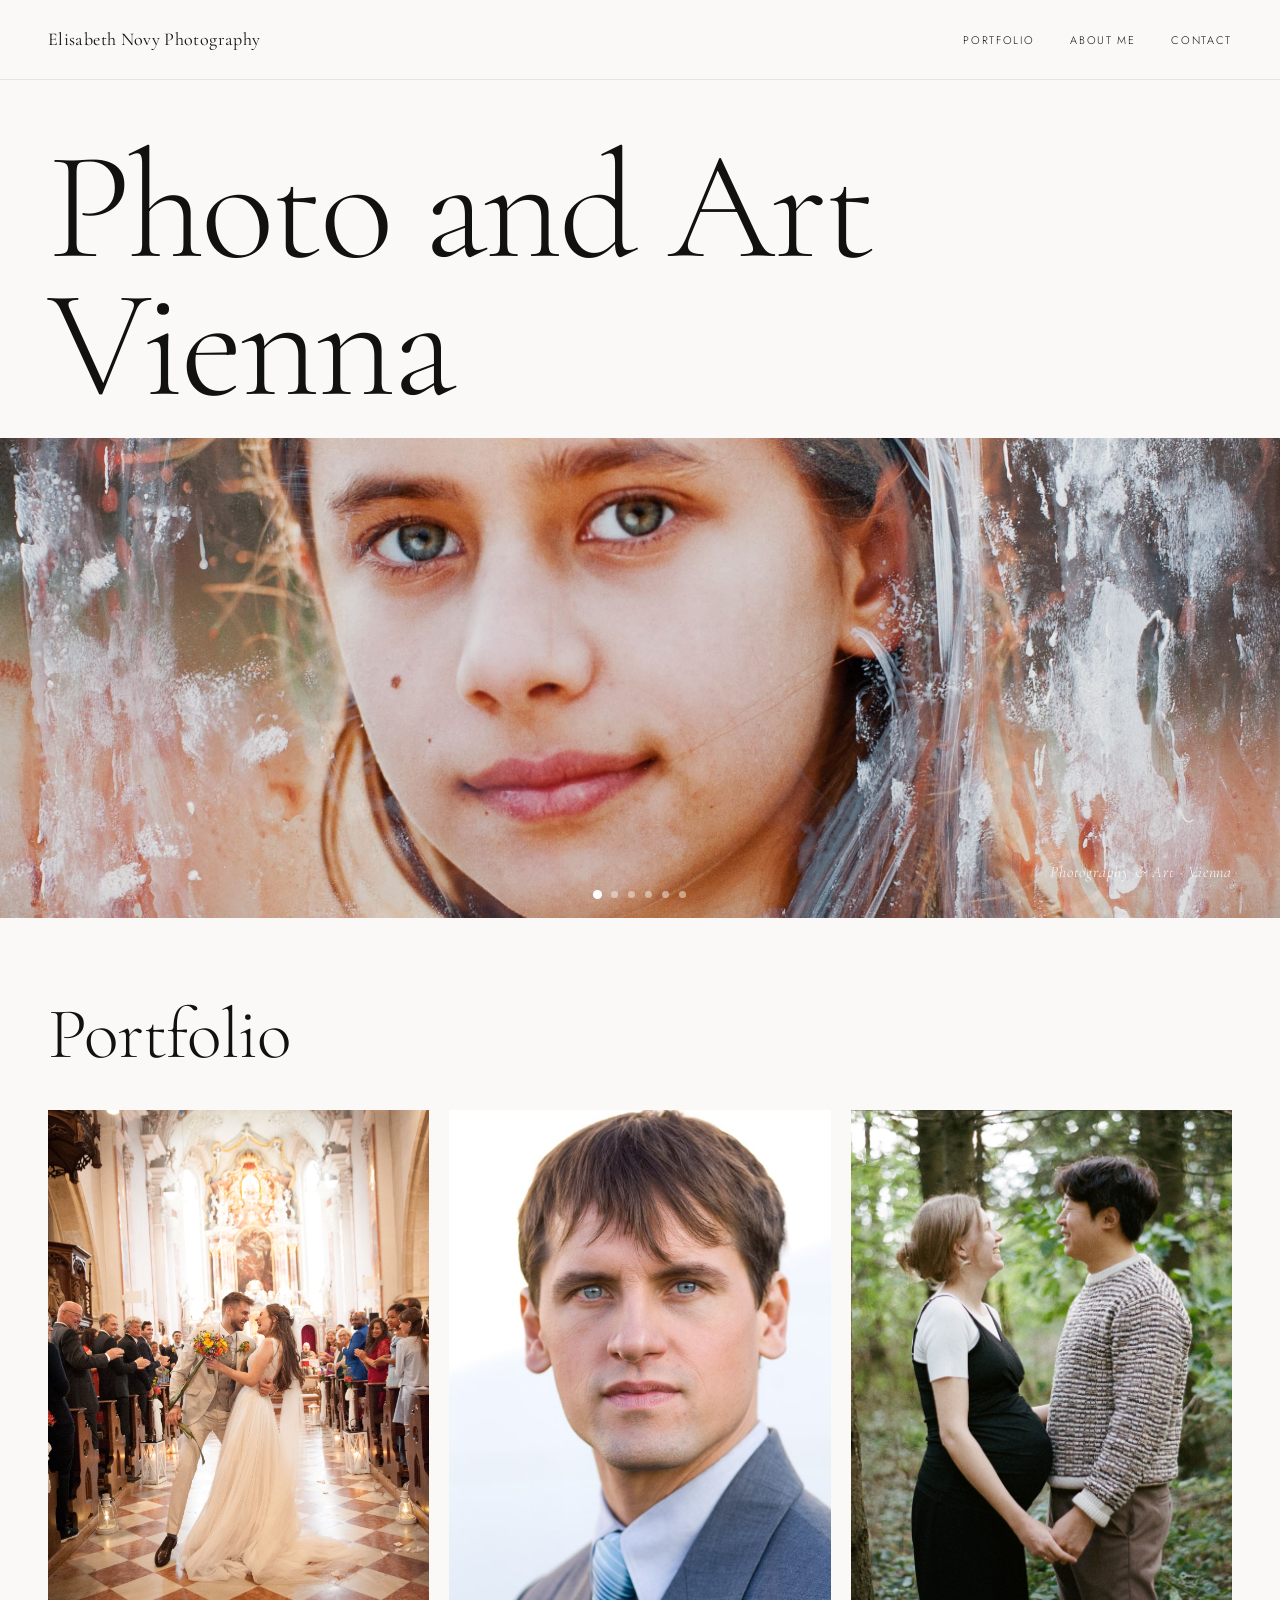
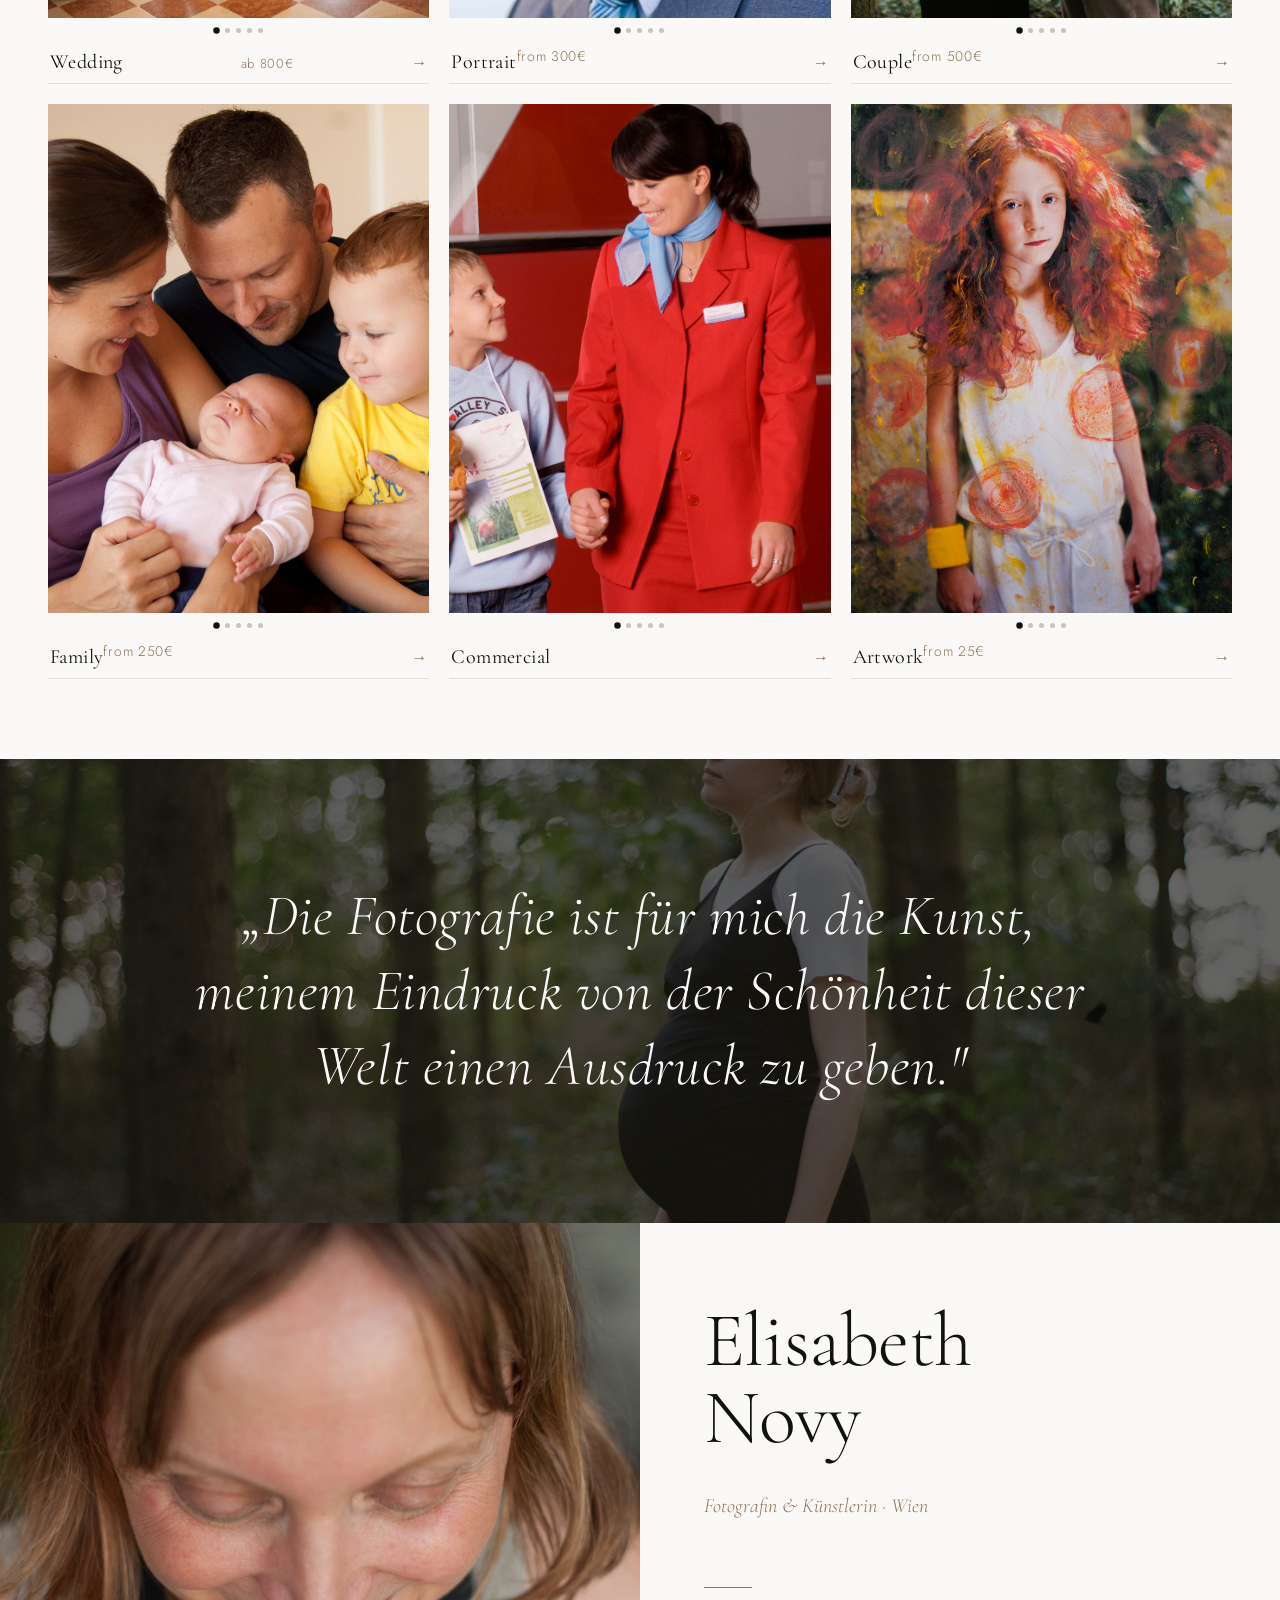
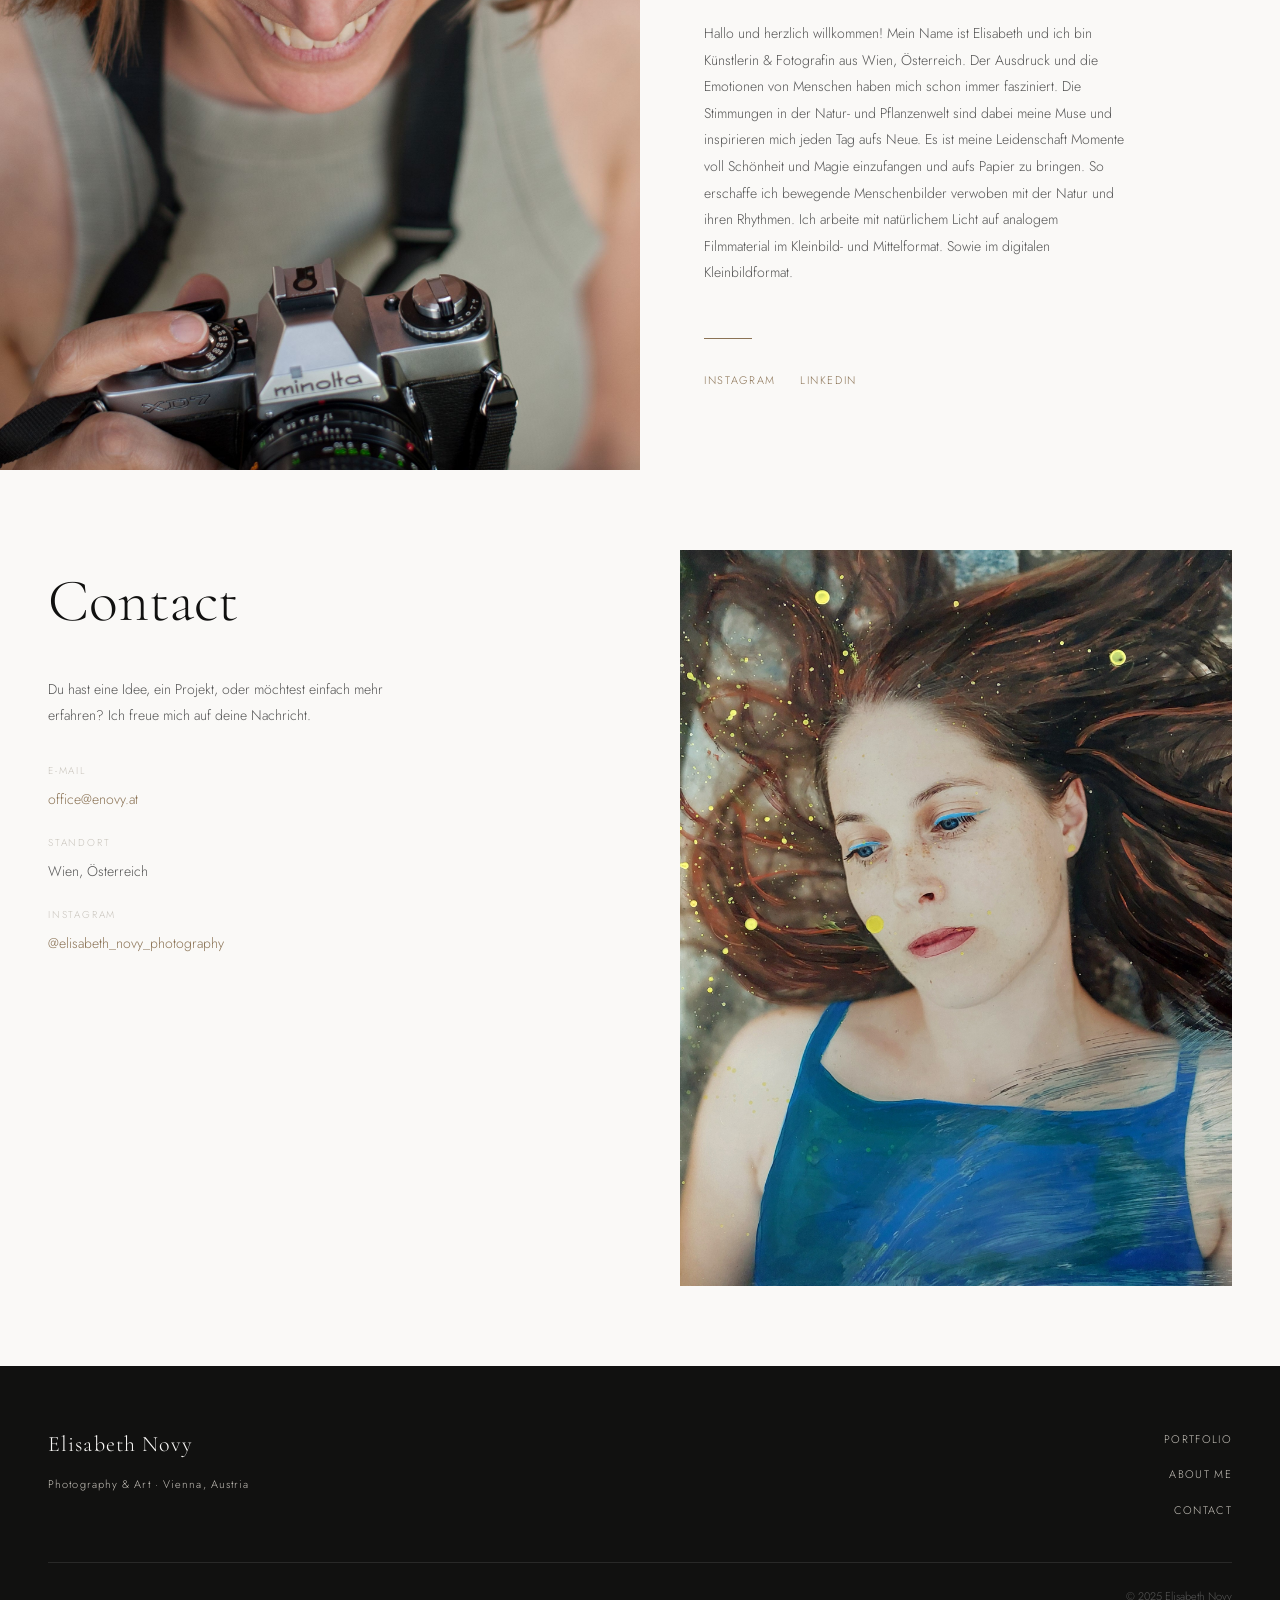
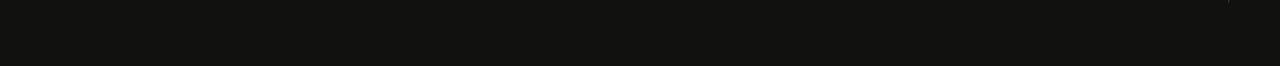
==== impressum.html @ c37a148e "Add files via upload" ====
<!DOCTYPE html>
<html lang="de">
<head>
  <meta charset="UTF-8" />
  <meta name="viewport" content="width=device-width, initial-scale=1.0" />
  <title>Elisabeth Novy Photography</title>
  <link rel="stylesheet" href="style.css" />
</head>
<body>

  <nav>
    <a class="nav-logo" href="index.html">Elisabeth Novy Photography</a>
    <button class="nav-toggle" aria-label="Menu" onclick="toggleMenu()">
      <span></span><span></span><span></span>
    </button>
    <ul class="nav-links" id="navLinks">
      <li><a href="#portfolio">Portfolio</a></li>
      <li><a href="#about">About me</a></li>
      <li><a href="#contact">Contact</a></li>
    </ul>
  </nav>

  <main class="page-content">

    <!-- ══════════════════════════
         HERO SLIDESHOW
    ══════════════════════════ -->
    <section class="hero">
      <div class="hero-title-block">
        <h1 class="hero-title">Photo and Art Vienna</h1>
      </div>
      <div class="hero-image-full">
        <div class="slideshow" id="hero-show">
          <!-- Replace these 6 filenames with your chosen hero images -->
          <div class="slide active" style="background-image: url('images/DSC4511-min.jpg')"></div> <!-- Artwork2 -->
          <div class="slide" style="background-image: url('images/DSC3820-min.jpg')"></div> <!-- Portrait -->
          <div class="slide" style="background-image: url('images/DSC9651.jpg')"></div> <!-- Wedding -->
          <div class="slide" style="background-image: url('images/DSC_1596-2-2-min.jpg')"></div> <!-- Artwork -->
          <div class="slide" style="background-image: url('images/DSC2990-Edit-Edit-min.jpg')"></div> <!-- Portrait2 -->
          <div class="slide" style="background-image: url('images/DSC2421.JPG')"></div> <!-- Baby -->
        </div>
        <div class="slide-dots" id="hero-dots">
          <button class="dot active" aria-label="Bild 1"></button>
          <button class="dot" aria-label="Bild 2"></button>
          <button class="dot" aria-label="Bild 3"></button>
          <button class="dot" aria-label="Bild 4"></button>
          <button class="dot" aria-label="Bild 5"></button>
          <button class="dot" aria-label="Bild 6"></button>
        </div>
        <p class="hero-tagline">Photography &amp; Art · Vienna</p>
      </div>
    </section>

    <!-- ══════════════════════════
         PORTFOLIO GRID
         Each card links to its own service page
    ══════════════════════════ -->
    <section id="portfolio">
      <div class="section-header fade-up">
        <h2 class="section-title">Portfolio</h2>
      </div>

      <div class="portfolio-grid">

        <!-- CARD 1: Wedding — links to service-wedding.html -->
        <a class="portfolio-card fade-up" href="service-wedding.html">
          <div class="pcard-slideshow">
            <!-- Replace with your 5 wedding photos -->
            <div class="pslide active" style="background-image: url('images/DSC8560.jpg')"></div>
            <div class="pslide" style="background-image: url('images/sw_DSC7352-2-min.jpg')"></div>
            <div class="pslide" style="background-image: url('images/DSC8609.jpg')"></div>
            <div class="pslide" style="background-image: url('images/DSC8185.jpg')"></div>
            <div class="pslide" style="background-image: url('images/sw060_DSC2758-Edit-Edit-min.jpg')"></div>
          </div>
          <div class="pcard-dots"></div>
          <div class="pcard-label">
  <span class="pcard-title">Wedding</span>
  <span style="font-size:13px; font-weight:300; color:#8b7355; font-family:'Jost',sans-serif; letter-spacing:0.05em;">ab 800€</span>
  <span class="pcard-arrow">→</span>
</div>
        </a>

        <!-- CARD 2: Portrait — links to service-portrait.html -->
        <a class="portfolio-card fade-up" href="service-portrait.html">
          <div class="pcard-slideshow">
            <!-- Replace with your 5 portrait photos -->
            <div class="pslide active" style="background-image: url('images/DSC098985.jpg')"></div>
            <div class="pslide" style="background-image: url('images/DSC2990-Edit-Edit-min.jpg')"></div>
            <div class="pslide" style="background-image: url('images/DSC56468.jpg')"></div>
            <div class="pslide" style="background-image: url('images/DSC98456.jpg')"></div>
            <div class="pslide" style="background-image: url('images/DSC8456.JPG')"></div>
          </div>
          <div class="pcard-dots"></div>
          <div class="pcard-label">
            <span class="pcard-title">Portrait <span style="float:right; font-size:14px; font-weight:300; color:#8b7355; font-family:'Jost',sans-serif; letter-spacing:0.05em;">from 300€</span></span>
            <span class="pcard-arrow">→</span>
          </div>
        </a>

        <!-- CARD 3: Couple — links to service-couple.html -->
        <a class="portfolio-card fade-up" href="service-couple.html">
          <div class="pcard-slideshow">
            <!-- Replace with your 5 couple photos -->
            <div class="pslide active" style="background-image: url('images/42100008.jpg')"></div>
            <div class="pslide" style="background-image: url('images/DSC3748-min.jpg')"></div>
            <div class="pslide" style="background-image: url('images/sw0407_5988-min.jpg')"></div>
            <div class="pslide" style="background-image: url('images/25010031.jpg')"></div>
            <div class="pslide" style="background-image: url('images/SW_DSC3638-2-min.jpg')"></div>
          </div>
          <div class="pcard-dots"></div>
          <div class="pcard-label">
            <span class="pcard-title">Couple <span style="float:right; font-size:14px; font-weight:300; color:#8b7355; font-family:'Jost',sans-serif; letter-spacing:0.05em;">from 500€</span></span>
            <span class="pcard-arrow">→</span>
          </div>
        </a>

        <!-- CARD 4: Family — links to service-family.html -->
        <a class="portfolio-card fade-up" href="service-family.html">
          <div class="pcard-slideshow">
            <!-- Replace with your 5 family photos -->
            <div class="pslide active" style="background-image: url('images/D2C9177-min.jpg')"></div>
            <div class="pslide" style="background-image: url('images/sw_D2C0915-2-min.jpg')"></div>
            <div class="pslide" style="background-image: url('images/D2C4650-min.jpg')"></div>
            <div class="pslide" style="background-image: url('images/sw_D2C1000-2.jpg')"></div>
            <div class="pslide" style="background-image: url('images/D2C6389-min.jpg')"></div>
          </div>
          <div class="pcard-dots"></div>
          <div class="pcard-label">
            <span class="pcard-title">Family <span style="float:right; font-size:14px; font-weight:300; color:#8b7355; font-family:'Jost',sans-serif; letter-spacing:0.05em;">from 250€</span></span>
            <span class="pcard-arrow">→</span>
          </div>
        </a>

        <!-- CARD 5: Commercial — links to service-commercial.html -->
        <a class="portfolio-card fade-up" href="service-commercial.html">
          <div class="pcard-slideshow">
            <!-- Replace with your 5 commercial photos -->
            <div class="pslide active" style="background-image: url('images/DSC4311_RGB_kl.jpg')"></div>
            <div class="pslide" style="background-image: url('images/DSC4878.jpg')"></div>
            <div class="pslide" style="background-image: url('images/DSC123675.jpg')"></div>
            <div class="pslide" style="background-image: url('images/DSC1952-Edit.JPG')"></div>
            <div class="pslide" style="background-image: url('images/D2C1229.jpg')"></div>
          </div>
          <div class="pcard-dots"></div>
          <div class="pcard-label">
            <span class="pcard-title">Commercial</span>
            <span class="pcard-arrow">→</span>
          </div>
        </a>

        <!-- CARD 6: Artwork — links to service-artwork.html -->
        <a class="portfolio-card fade-up" href="service-artwork.html">
          <div class="pcard-slideshow">
            <!-- Replace with your 5 artwork / painted photo images -->
            <div class="pslide active" style="background-image: url('images/DSC4499-min.jpg')"></div>
            <div class="pslide" style="background-image: url('images/20260128_122446.jpg')"></div>
            <div class="pslide" style="background-image: url('images/20260128_122147.jpg')"></div>
            <div class="pslide" style="background-image: url('images/20241216_114441 1.jpg')"></div>
            <div class="pslide" style="background-image: url('images/DSC_1576-2-2-min.jpg')"></div>
          </div>
          <div class="pcard-dots"></div>
          <div class="pcard-label">
            <span class="pcard-title">Artwork <span style="float:right; font-size:14px; font-weight:300; color:#8b7355; font-family:'Jost',sans-serif; letter-spacing:0.05em;">from 25€</span></span>
            <span class="pcard-arrow">→</span>
          </div>
        </a>

      </div>
    </section>

    <!-- ══════════════════════════
         ARTIST STATEMENT
    ══════════════════════════ -->
    <section class="quote-band fade-up">
      <!-- Replace with a moody atmospheric photo -->
      <img class="quote-band-bg" src="images/28070008.jpg" alt="" aria-hidden="true" />
      <p class="quote-text">
        „Die Fotografie ist für mich die Kunst,<br>
        meinem Eindruck von der Schönheit dieser Welt einen Ausdruck zu geben."
      </p>
    </section>

    <!-- ══════════════════════════
         ABOUT ME
    ══════════════════════════ -->
    <section id="about" class="about-layout">

      <div class="about-image-col">
        <!--
          Replace with a personal portrait photo of Elisabeth.
          Example: src="images/elisabeth.jpg"
        -->
        <img src="images/DSC0452.jpg" alt="Elisabeth Novy" />
      </div>

      <div class="about-text-col fade-up">
        <h2 class="about-name">Elisabeth<br>Novy</h2>
        <!-- PLACEHOLDER: short subtitle -->
        <p class="about-tagline">Fotografin &amp; Künstlerin · Wien</p>
        <div class="about-divider"></div>
        <!-- PLACEHOLDER: personal intro paragraph -->
        <p class="about-body">
           Hallo und herzlich willkommen!
Mein Name ist Elisabeth und ich bin Künstlerin & Fotografin aus Wien, Österreich.
Der Ausdruck und die Emotionen von Menschen haben mich schon immer fasziniert.
Die Stimmungen in der Natur- und Pflanzenwelt sind dabei meine Muse und inspirieren mich jeden Tag aufs Neue.
Es ist meine Leidenschaft Momente voll Schönheit und Magie einzufangen und aufs Papier zu bringen.
So erschaffe ich bewegende Menschenbilder verwoben mit der Natur und ihren Rhythmen.

Ich arbeite mit natürlichem Licht auf analogem Filmmaterial im Kleinbild- und Mittelformat. Sowie im digitalen Kleinbildformat.
        </p>
        
        <div class="about-divider"></div>
        <!-- Replace # with your actual social links -->
        <div style="display:flex; gap:24px;">
          <a href="#" style="font-size:11px;letter-spacing:0.15em;text-transform:uppercase;color:#8b7355;text-decoration:none;">Instagram</a>
          <a href="#" style="font-size:11px;letter-spacing:0.15em;text-transform:uppercase;color:#8b7355;text-decoration:none;">LinkedIn</a>
        </div>
      </div>

    </section>

    <!-- ══════════════════════════
         CONTACT
    ══════════════════════════ -->
    <section class="contact-section" id="contact">

      <div class="fade-up">
        <h2 class="contact-title">Contact</h2>
        <!-- PLACEHOLDER: short invitation text -->
        <p style="font-size:14px;color:#555;max-width:380px;line-height:1.9;margin-bottom:32px;">
          Du hast eine Idee, ein Projekt, oder möchtest einfach mehr erfahren?
          Ich freue mich auf deine Nachricht.
        </p>
        <div class="contact-info">
          <span class="contact-label">E-Mail</span>
          <!-- Replace with real email -->
          <a href="mailto:hello@elisabethnovy.com">office@enovy.at</a>
          <span class="contact-label">Standort</span>
          Wien, Österreich
          <span class="contact-label">Instagram</span>
          <!-- Replace with real Instagram -->
          <a href="https://www.instagram.com/elisabeth_novy_photography?utm_source=ig_web_button_share_sheet&igsh=ZDNlZDc0MzIxNw==" target="_blank">@elisabeth_novy_photography</a>
        </div>
      </div>

      <div class="fade-up" style="overflow:hidden;">
        <!-- Replace with any photo you'd like next to the contact info -->
        <img src="images/20260128_122324.jpg" alt=""
          style="width:100%;aspect-ratio:3/4;object-fit:cover;object-position:center;display:block;" />
      </div>

    </section>

  </main>

  <footer>
    <div>
      <p class="footer-logo">Elisabeth Novy</p>
      <p class="footer-sub">Photography &amp; Art · Vienna, Austria</p>
    </div>
    <ul class="footer-nav">
      <li><a href="#portfolio">Portfolio</a></li>
      <li><a href="#about">About me</a></li>
      <li><a href="#contact">Contact</a></li>
    </ul>
    <div class="footer-bottom">
      <span><!-- hello@elisabethnovy.com --></span>
      <span>© 2025 Elisabeth Novy</span>
    </div>
  </footer>

  <script>
    function toggleMenu() {
      document.getElementById('navLinks').classList.toggle('open');
    }

    // Scroll fade-in
    const observer = new IntersectionObserver((entries) => {
      entries.forEach((entry, i) => {
        if (entry.isIntersecting) setTimeout(() => entry.target.classList.add('visible'), i * 80);
      });
    }, { threshold: 0.08 });
    document.querySelectorAll('.fade-up').forEach(el => observer.observe(el));

    // Hero slideshow
    (function () {
      const slides = document.querySelectorAll('#hero-show .slide');
      const dots = document.querySelectorAll('#hero-dots .dot');
      let cur = 0;
      dots.forEach((d, i) => d.addEventListener('click', () => goTo(i)));
      function goTo(n) {
        slides[cur].classList.remove('active'); dots[cur].classList.remove('active');
        cur = (n + slides.length) % slides.length;
        slides[cur].classList.add('active'); dots[cur].classList.add('active');
      }
      setInterval(() => goTo(cur + 1), 5000);
    })();

    // Portfolio card slideshows
    document.querySelectorAll('.portfolio-card').forEach((card, idx) => {
      const slides = card.querySelectorAll('.pslide');
      const wrap = card.querySelector('.pcard-dots');
      let cur = 0;
      slides.forEach((_, i) => {
        const d = document.createElement('button');
        d.className = 'pdot' + (i === 0 ? ' active' : '');
        d.setAttribute('aria-label', `Bild ${i + 1}`);
        d.addEventListener('click', e => { e.preventDefault(); e.stopPropagation(); goTo(i); });
        wrap.appendChild(d);
      });
      function goTo(n) {
        const dots = wrap.querySelectorAll('.pdot');
        slides[cur].classList.remove('active'); dots[cur].classList.remove('active');
        cur = (n + slides.length) % slides.length;
        slides[cur].classList.add('active'); dots[cur].classList.add('active');
      }
      setInterval(() => goTo(cur + 1), 3500 + idx * 350);
    });

    // Smooth scroll with nav offset
    document.querySelectorAll('a[href^="#"]').forEach(link => {
      link.addEventListener('click', e => {
        const target = document.querySelector(link.getAttribute('href'));
        if (target) {
          e.preventDefault();
          window.scrollTo({ top: target.getBoundingClientRect().top + window.scrollY - 80, behavior: 'smooth' });
          document.getElementById('navLinks').classList.remove('open');
        }
      });
    });
  </script>

</body>
</html>
---- style.css ----
@import url('https://fonts.googleapis.com/css2?family=Cormorant+Garamond:ital,wght@0,300;0,400;0,500;1,300;1,400&family=Jost:wght@200;300;400&display=swap');

*, *::before, *::after {
  box-sizing: border-box;
  margin: 0;
  padding: 0;
}

:root {
  --black: #111110;
  --white: #faf9f7;
  --warm-grey: #c8c4bc;
  --accent: #8b7355;
  --light-bg: #f2f0ed;
  --font-display: 'Cormorant Garamond', serif;
  --font-body: 'Jost', sans-serif;
}

html {
  scroll-behavior: smooth;
}

body {
  background-color: var(--white);
  color: var(--black);
  font-family: var(--font-body);
  font-weight: 300;
  font-size: 15px;
  line-height: 1.7;
  overflow-x: hidden;
}

/* ── NAV ── */
nav {
  position: fixed;
  top: 0;
  left: 0;
  right: 0;
  z-index: 100;
  display: flex;
  align-items: center;
  justify-content: space-between;
  padding: 24px 48px;
  background: rgba(250, 249, 247, 0.92);
  backdrop-filter: blur(8px);
  border-bottom: 1px solid rgba(0,0,0,0.08);
}

.nav-logo {
  font-family: var(--font-display);
  font-size: 18px;
  font-weight: 400;
  letter-spacing: 0.02em;
  color: var(--black);
  text-decoration: none;
}

.nav-links {
  display: flex;
  gap: 36px;
  list-style: none;
}

.nav-links a {
  font-family: var(--font-body);
  font-size: 11px;
  font-weight: 300;
  letter-spacing: 0.15em;
  text-transform: uppercase;
  color: var(--black);
  text-decoration: none;
  transition: color 0.3s ease;
  position: relative;
}

.nav-links a::after {
  content: '';
  position: absolute;
  bottom: -2px;
  left: 0;
  width: 0;
  height: 1px;
  background: var(--accent);
  transition: width 0.3s ease;
}

.nav-links a:hover,
.nav-links a.active {
  color: var(--accent);
}

.nav-links a:hover::after,
.nav-links a.active::after {
  width: 100%;
}

/* ── PAGE WRAPPER ── */
.page-content {
  padding-top: 90px;
}

/* ── HERO ── */
.hero {
  position: relative;
  height: 92vh;
  overflow: hidden;
  display: flex;
  flex-direction: column;
}

.hero-title-block {
  padding: 48px 48px 24px;
  z-index: 2;
}

.hero-title {
  font-family: var(--font-display);
  font-size: clamp(72px, 12vw, 160px);
  font-weight: 300;
  letter-spacing: -0.02em;
  line-height: 0.9;
  color: var(--black);
  animation: fadeUp 1.2s ease forwards;
  opacity: 0;
}

.hero-image-full {
  flex: 1;
  overflow: hidden;
  position: relative;
}

/* Slideshow — handles portrait & landscape by always cropping to center */
.slideshow {
  position: absolute;
  inset: 0;
  width: 100%;
  height: 100%;
}

.slide {
  position: absolute;
  inset: 0;
  background-size: cover;
  background-position: center center;
  opacity: 0;
  transition: opacity 1.2s ease;
  will-change: opacity;
}

.slide.active { opacity: 1; }

.slide-dots {
  position: absolute;
  bottom: 20px;
  left: 50%;
  transform: translateX(-50%);
  display: flex;
  gap: 10px;
  z-index: 5;
}

.dot {
  width: 7px;
  height: 7px;
  border-radius: 50%;
  background: rgba(255,255,255,0.45);
  border: none;
  cursor: pointer;
  padding: 0;
  transition: background 0.3s, transform 0.3s;
}

.dot.active {
  background: #fff;
  transform: scale(1.3);
}

.dot:hover { background: rgba(255,255,255,0.8); }

.hero-tagline {
  position: absolute;
  bottom: 32px;
  right: 48px;
  font-family: var(--font-display);
  font-style: italic;
  font-size: 16px;
  color: var(--white);
  letter-spacing: 0.05em;
  opacity: 0;
  animation: fadeIn 1.5s ease 0.8s forwards;
}

/* ── SECTION HEADERS ── */
.section-header {
  display: flex;
  align-items: baseline;
  justify-content: space-between;
  padding: 80px 48px 40px;
}

.section-title {
  font-family: var(--font-display);
  font-size: clamp(40px, 6vw, 72px);
  font-weight: 300;
  line-height: 1;
  letter-spacing: -0.01em;
}

.section-link {
  font-family: var(--font-body);
  font-size: 11px;
  letter-spacing: 0.15em;
  text-transform: uppercase;
  color: var(--accent);
  text-decoration: none;
  border-bottom: 1px solid var(--accent);
  padding-bottom: 2px;
  transition: opacity 0.3s;
}

.section-link:hover { opacity: 0.6; }

/* ── PHOTO GRID ── */
.photo-grid {
  display: grid;
  grid-template-columns: repeat(3, 1fr);
  gap: 20px;
  padding: 0 48px 80px;
}

.photo-item {
  position: relative;
  overflow: hidden;
  cursor: pointer;
}

.photo-item img {
  width: 100%;
  aspect-ratio: 3/4;
  object-fit: cover;
  display: block;
  transition: transform 0.7s cubic-bezier(0.25, 0.46, 0.45, 0.94);
}

.photo-item:hover img {
  transform: scale(1.04);
}

.photo-caption {
  margin-top: 12px;
  font-family: var(--font-display);
  font-style: italic;
  font-size: 14px;
  color: var(--accent);
  letter-spacing: 0.03em;
}

/* ── MASONRY / VARIED GRID ── */
.photo-grid-masonry {
  display: grid;
  grid-template-columns: repeat(3, 1fr);
  gap: 16px;
  padding: 0 48px 80px;
}

.photo-grid-masonry .photo-item:nth-child(2) img { aspect-ratio: 3/5; }
.photo-grid-masonry .photo-item:nth-child(4) img { aspect-ratio: 4/3; }
.photo-grid-masonry .photo-item:nth-child(5) img { aspect-ratio: 1/1; }

/* ── QUOTE BAND ── */
.quote-band {
  position: relative;
  padding: 120px 80px;
  background: var(--black);
  overflow: hidden;
  text-align: center;
}

.quote-band::before {
  content: '';
  position: absolute;
  inset: 0;
  background: url('') center/cover no-repeat;
  opacity: 0.3;
}

.quote-band-bg {
  position: absolute;
  inset: 0;
  width: 100%;
  height: 100%;
  object-fit: cover;
  opacity: 0.35;
}

.quote-text {
  position: relative;
  font-family: var(--font-display);
  font-size: clamp(28px, 4.5vw, 58px);
  font-weight: 300;
  font-style: italic;
  color: var(--white);
  line-height: 1.3;
  max-width: 900px;
  margin: 0 auto;
  letter-spacing: 0.01em;
}

/* ── SERVICES PAGE ── */
.services-grid {
  display: grid;
  grid-template-columns: repeat(3, 1fr);
  gap: 48px;
  padding: 0 48px 100px;
}

.service-card img {
  width: 100%;
  aspect-ratio: 2/3;
  object-fit: cover;
  display: block;
  margin-bottom: 20px;
  transition: transform 0.6s ease;
}

.service-card:hover img {
  transform: scale(1.02);
  overflow: hidden;
}

.service-card {
  overflow: hidden;
}

.service-card-inner {
  overflow: hidden;
}

.service-name {
  font-family: var(--font-display);
  font-size: 28px;
  font-weight: 300;
  margin-bottom: 10px;
  letter-spacing: 0.01em;
}

.service-desc {
  font-size: 13px;
  color: #555;
  line-height: 1.8;
  font-weight: 300;
}

/* ── ABOUT PAGE ── */
.about-layout {
  display: grid;
  grid-template-columns: 1fr 1fr;
  gap: 0;
  min-height: 80vh;
}

.about-image-col {
  position: relative;
  overflow: hidden;
}

.about-image-col img {
  width: 100%;
  height: 100%;
  object-fit: cover;
  object-position: top center;
}

.about-text-col {
  padding: 80px 64px;
  display: flex;
  flex-direction: column;
  justify-content: center;
}

.about-name {
  font-family: var(--font-display);
  font-size: clamp(48px, 6vw, 80px);
  font-weight: 300;
  line-height: 1;
  margin-bottom: 32px;
  letter-spacing: -0.01em;
}

.about-tagline {
  font-family: var(--font-display);
  font-style: italic;
  font-size: 20px;
  color: var(--accent);
  margin-bottom: 32px;
}

.about-body {
  font-size: 14px;
  color: #555;
  line-height: 1.9;
  margin-bottom: 20px;
  max-width: 420px;
}

.about-divider {
  width: 48px;
  height: 1px;
  background: var(--accent);
  margin: 32px 0;
}

.about-art-section {
  padding: 80px 48px;
  background: var(--light-bg);
}

.about-art-title {
  font-family: var(--font-display);
  font-size: clamp(36px, 5vw, 60px);
  font-weight: 300;
  margin-bottom: 48px;
}

.art-grid {
  display: grid;
  grid-template-columns: repeat(3, 1fr);
  gap: 20px;
}

.art-grid img {
  width: 100%;
  aspect-ratio: 1/1;
  object-fit: cover;
  display: block;
  transition: transform 0.6s ease;
}

.art-grid img:hover { transform: scale(1.03); }

/* ── CONTACT ── */
.contact-section {
  padding: 80px 48px;
  display: grid;
  grid-template-columns: 1fr 1fr;
  gap: 80px;
  align-items: start;
}

.contact-title {
  font-family: var(--font-display);
  font-size: clamp(36px, 5vw, 60px);
  font-weight: 300;
  margin-bottom: 24px;
}

.contact-info {
  font-size: 14px;
  color: #555;
  line-height: 2;
}

.contact-info a {
  color: var(--accent);
  text-decoration: none;
}

.contact-info a:hover { text-decoration: underline; }

.contact-label {
  font-size: 10px;
  letter-spacing: 0.18em;
  text-transform: uppercase;
  color: var(--warm-grey);
  display: block;
  margin-top: 20px;
  margin-bottom: 4px;
}

/* ── FOOTER ── */
footer {
  background: var(--black);
  color: var(--white);
  padding: 60px 48px;
  display: grid;
  grid-template-columns: 1fr auto;
  gap: 40px;
  align-items: start;
}

.footer-logo {
  font-family: var(--font-display);
  font-size: 22px;
  font-weight: 300;
  letter-spacing: 0.05em;
  margin-bottom: 12px;
}

.footer-sub {
  font-size: 11px;
  color: var(--warm-grey);
  letter-spacing: 0.1em;
}

.footer-nav {
  list-style: none;
  text-align: right;
  display: flex;
  flex-direction: column;
  gap: 10px;
}

.footer-nav a {
  font-size: 11px;
  letter-spacing: 0.12em;
  text-transform: uppercase;
  color: var(--warm-grey);
  text-decoration: none;
  transition: color 0.3s;
}

.footer-nav a:hover { color: var(--white); }

.footer-bottom {
  grid-column: 1 / -1;
  border-top: 1px solid rgba(255,255,255,0.1);
  padding-top: 24px;
  font-size: 11px;
  color: rgba(255,255,255,0.3);
  display: flex;
  justify-content: space-between;
}

/* ── PORTFOLIO GRID ── */
.portfolio-grid {
  display: grid;
  grid-template-columns: repeat(3, 1fr);
  gap: 20px;
  padding: 0 48px 80px;
}

.portfolio-card {
  display: block;
  text-decoration: none;
  color: var(--black);
  position: relative;
  overflow: hidden;
  cursor: pointer;
}

/* The slideshow inside each card */
.pcard-slideshow {
  position: relative;
  width: 100%;
  aspect-ratio: 3/4;   /* portrait crop — works for both orientations */
  overflow: hidden;
  background: var(--light-bg);
}

.pslide {
  position: absolute;
  inset: 0;
  background-size: cover;
  background-position: center center; /* always shows middle of image */
  opacity: 0;
  transition: opacity 1s ease;
}

.pslide.active { opacity: 1; }

/* Dots inside the card */
.pcard-dots {
  display: flex;
  gap: 6px;
  justify-content: center;
  margin-top: 10px;
}

.pdot {
  width: 5px;
  height: 5px;
  border-radius: 50%;
  background: var(--warm-grey);
  border: none;
  cursor: pointer;
  padding: 0;
  transition: background 0.3s, transform 0.3s;
}

.pdot.active {
  background: var(--black);
  transform: scale(1.3);
}

/* Category label below each card */
.pcard-label {
  display: flex;
  justify-content: space-between;
  align-items: baseline;
  padding: 12px 2px 4px;
  border-bottom: 1px solid rgba(0,0,0,0.1);
  transition: border-color 0.3s;
}

.portfolio-card:hover .pcard-label {
  border-color: var(--accent);
}

.pcard-title {
  font-family: var(--font-display);
  font-size: 20px;
  font-weight: 400;
  letter-spacing: 0.02em;
}

.pcard-arrow {
  font-size: 16px;
  color: var(--accent);
  transform: translateX(0);
  transition: transform 0.3s ease;
}

.portfolio-card:hover .pcard-arrow {
  transform: translateX(5px);
}

/* ── SERVICE BLOCKS ── */
.service-block {
  display: grid;
  grid-template-columns: 1fr 1fr;
  gap: 0;
  margin: 0 0 2px 0;
  min-height: 520px;
}

.service-block--reverse {
  direction: rtl; /* flip columns */
}

.service-block--reverse > * {
  direction: ltr; /* reset text inside */
}

.service-block-img {
  overflow: hidden;
  background: var(--light-bg);
}

.service-block-img img {
  width: 100%;
  height: 100%;
  object-fit: cover;
  object-position: center center;
  display: block;
  transition: transform 0.8s ease;
}

.service-block:hover .service-block-img img {
  transform: scale(1.03);
}

.service-block-text {
  padding: 64px 56px;
  display: flex;
  flex-direction: column;
  justify-content: center;
  background: var(--white);
}

.service-block--reverse .service-block-text {
  background: var(--light-bg);
}

.service-block-title {
  font-family: var(--font-display);
  font-size: clamp(36px, 4vw, 56px);
  font-weight: 300;
  letter-spacing: -0.01em;
  margin-bottom: 20px;
}

.service-block-divider {
  width: 40px;
  height: 1px;
  background: var(--accent);
  margin-bottom: 24px;
}

.service-block-text p {
  font-size: 14px;
  color: #555;
  line-height: 1.9;
  max-width: 380px;
}

/* ── CTA BUTTON ── */
.cta-btn {
  display: inline-block;
  margin-top: 36px;
  position: relative;
  font-family: var(--font-body);
  font-size: 11px;
  letter-spacing: 0.18em;
  text-transform: uppercase;
  color: var(--white);
  border: 1px solid rgba(255,255,255,0.5);
  padding: 14px 32px;
  text-decoration: none;
  transition: background 0.3s, border-color 0.3s;
}

.cta-btn:hover {
  background: rgba(255,255,255,0.15);
  border-color: var(--white);
}

/* ── RESPONSIVE: portfolio & service blocks ── */
@media (max-width: 900px) {
  .portfolio-grid {
    grid-template-columns: 1fr 1fr;
    padding: 0 24px 60px;
    gap: 16px;
  }

  .service-block {
    grid-template-columns: 1fr;
    min-height: auto;
  }

  .service-block--reverse {
    direction: ltr;
  }

  .service-block-img {
    height: 60vw;
  }

  .service-block-text {
    padding: 40px 24px;
  }
}

@media (max-width: 500px) {
  .portfolio-grid {
    grid-template-columns: 1fr;
  }
}

/* ── SERVICE PAGE ── */
.svc-hero {
  position: relative;
  height: 75vh;
  overflow: hidden;
}

.svc-hero-img {
  position: absolute;
  inset: 0;
  background-size: cover;
  background-position: center center;
  transform: scale(1.04);
  animation: zoomOut 1.8s ease forwards;
}

.svc-hero-overlay {
  position: absolute;
  inset: 0;
  background: linear-gradient(to top, rgba(0,0,0,0.55) 0%, rgba(0,0,0,0.1) 50%, transparent 100%);
  display: flex;
  flex-direction: column;
  justify-content: flex-end;
  padding: 48px 56px;
}

.svc-back {
  position: absolute;
  top: 110px;
  left: 56px;
  font-size: 11px;
  letter-spacing: 0.15em;
  text-transform: uppercase;
  color: rgba(255,255,255,0.8);
  text-decoration: none;
  transition: color 0.3s;
}

.svc-back:hover { color: #fff; }

.svc-hero-title {
  font-family: var(--font-display);
  font-size: clamp(52px, 8vw, 110px);
  font-weight: 300;
  color: var(--white);
  line-height: 1;
  letter-spacing: -0.02em;
  margin-bottom: 12px;
}

.svc-hero-sub {
  font-family: var(--font-body);
  font-size: 11px;
  letter-spacing: 0.2em;
  text-transform: uppercase;
  color: rgba(255,255,255,0.7);
}

.svc-desc-section {
  display: grid;
  grid-template-columns: 2fr 1fr;
  gap: 80px;
  padding: 72px 56px;
  align-items: start;
}

.svc-desc-text p {
  font-family: var(--font-display);
  font-size: clamp(18px, 2vw, 24px);
  font-weight: 300;
  line-height: 1.7;
  color: #333;
  max-width: 640px;
}

.svc-meta-block {
  margin-bottom: 28px;
  font-size: 14px;
  color: #555;
  line-height: 1.8;
}

.svc-meta-link {
  color: var(--accent);
  text-decoration: none;
  font-size: 14px;
}

.svc-meta-link:hover { text-decoration: underline; }

/* Gallery grid — masonry-style mixed sizes */
.svc-gallery {
  padding: 0 56px 80px;
}

.svc-gallery-grid {
  display: grid;
  grid-template-columns: repeat(3, 1fr);
  gap: 16px;
}

.svc-gallery-item {
  overflow: hidden;
}

.svc-gallery-item img {
  width: 100%;
  aspect-ratio: 2/3;        /* portrait default — works for any orientation */
  object-fit: cover;
  object-position: center center;
  display: block;
  transition: transform 0.7s ease;
}

/* Vary the heights so the grid feels editorial, not uniform */
.svc-gallery-item:nth-child(2) img { aspect-ratio: 3/4; }
.svc-gallery-item:nth-child(4) img { aspect-ratio: 1/1; }
.svc-gallery-item:nth-child(5) img { aspect-ratio: 3/2; }

.svc-gallery-item:hover img { transform: scale(1.04); }

@media (max-width: 900px) {
  .svc-hero { height: 55vh; }
  .svc-hero-overlay { padding: 32px 24px; }
  .svc-back { left: 24px; top: 90px; }
  .svc-desc-section { grid-template-columns: 1fr; gap: 32px; padding: 48px 24px; }
  .svc-gallery { padding: 0 24px 60px; }
  .svc-gallery-grid { grid-template-columns: 1fr 1fr; }
  .svc-gallery-item img,
  .svc-gallery-item:nth-child(2) img,
  .svc-gallery-item:nth-child(4) img,
  .svc-gallery-item:nth-child(5) img { aspect-ratio: 1/1; }
}

@media (max-width: 500px) {
  .svc-gallery-grid { grid-template-columns: 1fr; }
  .svc-gallery-item img,
  .svc-gallery-item:nth-child(2) img,
  .svc-gallery-item:nth-child(4) img,
  .svc-gallery-item:nth-child(5) img { aspect-ratio: 3/4; }
}

/* ── ANIMATIONS ── */
@keyframes fadeUp {
  from { opacity: 0; transform: translateY(30px); }
  to   { opacity: 1; transform: translateY(0); }
}

@keyframes fadeIn {
  from { opacity: 0; }
  to   { opacity: 1; }
}

@keyframes zoomOut {
  from { transform: scale(1.08); }
  to   { transform: scale(1); }
}

.fade-up {
  opacity: 0;
  transform: translateY(24px);
  transition: opacity 0.8s ease, transform 0.8s ease;
}

.fade-up.visible {
  opacity: 1;
  transform: translateY(0);
}

/* ── MOBILE HAMBURGER ── */
.nav-toggle {
  display: none;
  flex-direction: column;
  gap: 5px;
  cursor: pointer;
  background: none;
  border: none;
  padding: 4px;
}

.nav-toggle span {
  width: 24px;
  height: 1px;
  background: var(--black);
  display: block;
  transition: all 0.3s ease;
}

/* ── RESPONSIVE ── */
@media (max-width: 900px) {
  nav { padding: 20px 24px; }

  .nav-toggle { display: flex; }

  .nav-links {
    display: none;
    position: fixed;
    top: 69px;
    left: 0;
    right: 0;
    background: var(--white);
    flex-direction: column;
    gap: 0;
    border-top: 1px solid rgba(0,0,0,0.08);
  }

  .nav-links.open { display: flex; }

  .nav-links li { border-bottom: 1px solid rgba(0,0,0,0.05); }

  .nav-links a {
    display: block;
    padding: 16px 24px;
    font-size: 12px;
  }

  .hero-title { font-size: 18vw; }
  .hero-title-block { padding: 32px 24px 16px; }

  .section-header { padding: 60px 24px 32px; flex-direction: column; gap: 16px; }

  .photo-grid, .photo-grid-masonry, .services-grid, .art-grid {
    grid-template-columns: 1fr;
    padding: 0 24px 60px;
  }

  .about-layout { grid-template-columns: 1fr; }
  .about-image-col { height: 60vw; }
  .about-text-col { padding: 48px 24px; }

  .contact-section { grid-template-columns: 1fr; padding: 60px 24px; gap: 40px; }

  .quote-band { padding: 80px 32px; }

  footer { grid-template-columns: 1fr; padding: 48px 24px; }
  .footer-nav { text-align: left; }

  .section-header { flex-direction: column; align-items: flex-start; }
  .about-art-section { padding: 60px 24px; }
}
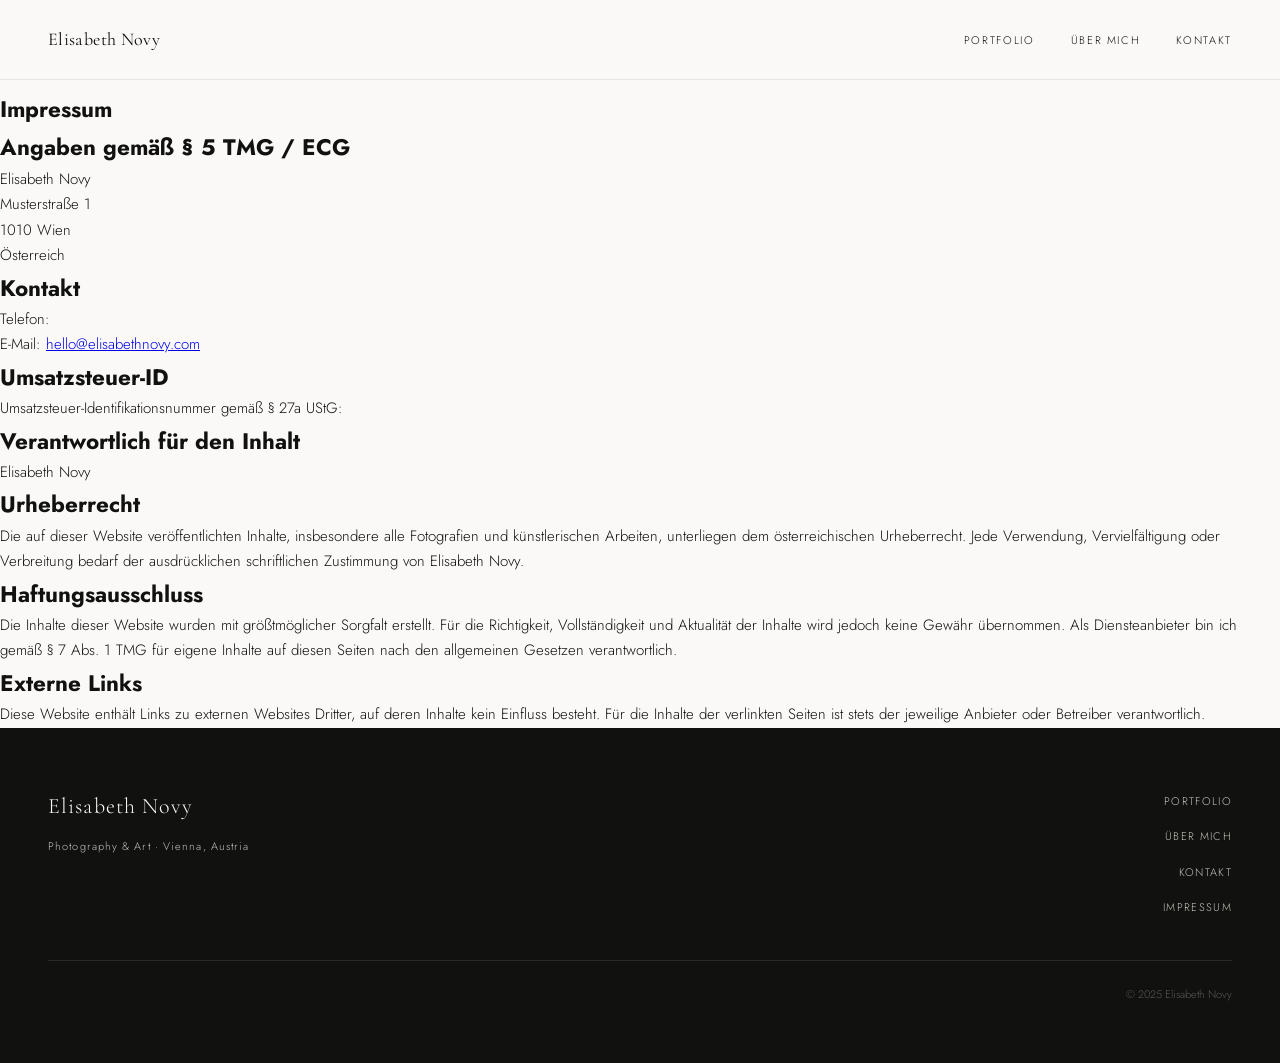
==== commit 0115bc3b: "Update impressum.html" ====
--- a/impressum.html
+++ b/impressum.html
@@ -3,251 +3,99 @@
 <head>
   <meta charset="UTF-8" />
   <meta name="viewport" content="width=device-width, initial-scale=1.0" />
-  <title>Elisabeth Novy Photography</title>
+  <title>Impressum – Elisabeth Novy Photography</title>
   <link rel="stylesheet" href="style.css" />
 </head>
 <body>
 
   <nav>
-    <a class="nav-logo" href="index.html">Elisabeth Novy Photography</a>
+    <a class="nav-logo" href="index.html">Elisabeth Novy</a>
     <button class="nav-toggle" aria-label="Menu" onclick="toggleMenu()">
       <span></span><span></span><span></span>
     </button>
     <ul class="nav-links" id="navLinks">
-      <li><a href="#portfolio">Portfolio</a></li>
-      <li><a href="#about">About me</a></li>
-      <li><a href="#contact">Contact</a></li>
+      <li><a href="index.html#portfolio">Portfolio</a></li>
+      <li><a href="index.html#about">Über mich</a></li>
+      <li><a href="index.html#contact">Kontakt</a></li>
     </ul>
   </nav>
 
   <main class="page-content">
 
-    <!-- ══════════════════════════
-         HERO SLIDESHOW
-    ══════════════════════════ -->
-    <section class="hero">
-      <div class="hero-title-block">
-        <h1 class="hero-title">Photo and Art Vienna</h1>
-      </div>
-      <div class="hero-image-full">
-        <div class="slideshow" id="hero-show">
-          <!-- Replace these 6 filenames with your chosen hero images -->
-          <div class="slide active" style="background-image: url('images/DSC4511-min.jpg')"></div> <!-- Artwork2 -->
-          <div class="slide" style="background-image: url('images/DSC3820-min.jpg')"></div> <!-- Portrait -->
-          <div class="slide" style="background-image: url('images/DSC9651.jpg')"></div> <!-- Wedding -->
-          <div class="slide" style="background-image: url('images/DSC_1596-2-2-min.jpg')"></div> <!-- Artwork -->
-          <div class="slide" style="background-image: url('images/DSC2990-Edit-Edit-min.jpg')"></div> <!-- Portrait2 -->
-          <div class="slide" style="background-image: url('images/DSC2421.JPG')"></div> <!-- Baby -->
-        </div>
-        <div class="slide-dots" id="hero-dots">
-          <button class="dot active" aria-label="Bild 1"></button>
-          <button class="dot" aria-label="Bild 2"></button>
-          <button class="dot" aria-label="Bild 3"></button>
-          <button class="dot" aria-label="Bild 4"></button>
-          <button class="dot" aria-label="Bild 5"></button>
-          <button class="dot" aria-label="Bild 6"></button>
-        </div>
-        <p class="hero-tagline">Photography &amp; Art · Vienna</p>
-      </div>
-    </section>
+    <section class="impressum-section">
 
-    <!-- ══════════════════════════
-         PORTFOLIO GRID
-         Each card links to its own service page
-    ══════════════════════════ -->
-    <section id="portfolio">
-      <div class="section-header fade-up">
-        <h2 class="section-title">Portfolio</h2>
+      <h1 class="impressum-title">Impressum</h1>
+
+      <div class="impressum-block">
+        <h2>Angaben gemäß § 5 TMG / ECG</h2>
+
+        <p>
+          <!-- REPLACE with full name -->
+          Elisabeth Novy<br />
+          <!-- REPLACE with street and number -->
+          Musterstraße 1<br />
+          <!-- REPLACE with postal code and city -->
+          1010 Wien<br />
+          Österreich
+        </p>
       </div>
 
-      <div class="portfolio-grid">
-
-        <!-- CARD 1: Wedding — links to service-wedding.html -->
-        <a class="portfolio-card fade-up" href="service-wedding.html">
-          <div class="pcard-slideshow">
-            <!-- Replace with your 5 wedding photos -->
-            <div class="pslide active" style="background-image: url('images/DSC8560.jpg')"></div>
-            <div class="pslide" style="background-image: url('images/sw_DSC7352-2-min.jpg')"></div>
-            <div class="pslide" style="background-image: url('images/DSC8609.jpg')"></div>
-            <div class="pslide" style="background-image: url('images/DSC8185.jpg')"></div>
-            <div class="pslide" style="background-image: url('images/sw060_DSC2758-Edit-Edit-min.jpg')"></div>
-          </div>
-          <div class="pcard-dots"></div>
-          <div class="pcard-label">
-  <span class="pcard-title">Wedding</span>
-  <span style="font-size:13px; font-weight:300; color:#8b7355; font-family:'Jost',sans-serif; letter-spacing:0.05em;">ab 800€</span>
-  <span class="pcard-arrow">→</span>
-</div>
-        </a>
-
-        <!-- CARD 2: Portrait — links to service-portrait.html -->
-        <a class="portfolio-card fade-up" href="service-portrait.html">
-          <div class="pcard-slideshow">
-            <!-- Replace with your 5 portrait photos -->
-            <div class="pslide active" style="background-image: url('images/DSC098985.jpg')"></div>
-            <div class="pslide" style="background-image: url('images/DSC2990-Edit-Edit-min.jpg')"></div>
-            <div class="pslide" style="background-image: url('images/DSC56468.jpg')"></div>
-            <div class="pslide" style="background-image: url('images/DSC98456.jpg')"></div>
-            <div class="pslide" style="background-image: url('images/DSC8456.JPG')"></div>
-          </div>
-          <div class="pcard-dots"></div>
-          <div class="pcard-label">
-            <span class="pcard-title">Portrait <span style="float:right; font-size:14px; font-weight:300; color:#8b7355; font-family:'Jost',sans-serif; letter-spacing:0.05em;">from 300€</span></span>
-            <span class="pcard-arrow">→</span>
-          </div>
-        </a>
-
-        <!-- CARD 3: Couple — links to service-couple.html -->
-        <a class="portfolio-card fade-up" href="service-couple.html">
-          <div class="pcard-slideshow">
-            <!-- Replace with your 5 couple photos -->
-            <div class="pslide active" style="background-image: url('images/42100008.jpg')"></div>
-            <div class="pslide" style="background-image: url('images/DSC3748-min.jpg')"></div>
-            <div class="pslide" style="background-image: url('images/sw0407_5988-min.jpg')"></div>
-            <div class="pslide" style="background-image: url('images/25010031.jpg')"></div>
-            <div class="pslide" style="background-image: url('images/SW_DSC3638-2-min.jpg')"></div>
-          </div>
-          <div class="pcard-dots"></div>
-          <div class="pcard-label">
-            <span class="pcard-title">Couple <span style="float:right; font-size:14px; font-weight:300; color:#8b7355; font-family:'Jost',sans-serif; letter-spacing:0.05em;">from 500€</span></span>
-            <span class="pcard-arrow">→</span>
-          </div>
-        </a>
-
-        <!-- CARD 4: Family — links to service-family.html -->
-        <a class="portfolio-card fade-up" href="service-family.html">
-          <div class="pcard-slideshow">
-            <!-- Replace with your 5 family photos -->
-            <div class="pslide active" style="background-image: url('images/D2C9177-min.jpg')"></div>
-            <div class="pslide" style="background-image: url('images/sw_D2C0915-2-min.jpg')"></div>
-            <div class="pslide" style="background-image: url('images/D2C4650-min.jpg')"></div>
-            <div class="pslide" style="background-image: url('images/sw_D2C1000-2.jpg')"></div>
-            <div class="pslide" style="background-image: url('images/D2C6389-min.jpg')"></div>
-          </div>
-          <div class="pcard-dots"></div>
-          <div class="pcard-label">
-            <span class="pcard-title">Family <span style="float:right; font-size:14px; font-weight:300; color:#8b7355; font-family:'Jost',sans-serif; letter-spacing:0.05em;">from 250€</span></span>
-            <span class="pcard-arrow">→</span>
-          </div>
-        </a>
-
-        <!-- CARD 5: Commercial — links to service-commercial.html -->
-        <a class="portfolio-card fade-up" href="service-commercial.html">
-          <div class="pcard-slideshow">
-            <!-- Replace with your 5 commercial photos -->
-            <div class="pslide active" style="background-image: url('images/DSC4311_RGB_kl.jpg')"></div>
-            <div class="pslide" style="background-image: url('images/DSC4878.jpg')"></div>
-            <div class="pslide" style="background-image: url('images/DSC123675.jpg')"></div>
-            <div class="pslide" style="background-image: url('images/DSC1952-Edit.JPG')"></div>
-            <div class="pslide" style="background-image: url('images/D2C1229.jpg')"></div>
-          </div>
-          <div class="pcard-dots"></div>
-          <div class="pcard-label">
-            <span class="pcard-title">Commercial</span>
-            <span class="pcard-arrow">→</span>
-          </div>
-        </a>
-
-        <!-- CARD 6: Artwork — links to service-artwork.html -->
-        <a class="portfolio-card fade-up" href="service-artwork.html">
-          <div class="pcard-slideshow">
-            <!-- Replace with your 5 artwork / painted photo images -->
-            <div class="pslide active" style="background-image: url('images/DSC4499-min.jpg')"></div>
-            <div class="pslide" style="background-image: url('images/20260128_122446.jpg')"></div>
-            <div class="pslide" style="background-image: url('images/20260128_122147.jpg')"></div>
-            <div class="pslide" style="background-image: url('images/20241216_114441 1.jpg')"></div>
-            <div class="pslide" style="background-image: url('images/DSC_1576-2-2-min.jpg')"></div>
-          </div>
-          <div class="pcard-dots"></div>
-          <div class="pcard-label">
-            <span class="pcard-title">Artwork <span style="float:right; font-size:14px; font-weight:300; color:#8b7355; font-family:'Jost',sans-serif; letter-spacing:0.05em;">from 25€</span></span>
-            <span class="pcard-arrow">→</span>
-          </div>
-        </a>
-
-      </div>
-    </section>
-
-    <!-- ══════════════════════════
-         ARTIST STATEMENT
-    ══════════════════════════ -->
-    <section class="quote-band fade-up">
-      <!-- Replace with a moody atmospheric photo -->
-      <img class="quote-band-bg" src="images/28070008.jpg" alt="" aria-hidden="true" />
-      <p class="quote-text">
-        „Die Fotografie ist für mich die Kunst,<br>
-        meinem Eindruck von der Schönheit dieser Welt einen Ausdruck zu geben."
-      </p>
-    </section>
-
-    <!-- ══════════════════════════
-         ABOUT ME
-    ══════════════════════════ -->
-    <section id="about" class="about-layout">
-
-      <div class="about-image-col">
-        <!--
-          Replace with a personal portrait photo of Elisabeth.
-          Example: src="images/elisabeth.jpg"
-        -->
-        <img src="images/DSC0452.jpg" alt="Elisabeth Novy" />
+      <div class="impressum-block">
+        <h2>Kontakt</h2>
+        <p>
+          <!-- REPLACE with your phone number, or delete this line -->
+          Telefon: <!-- +43 XXX XXX XXXX --><br />
+          <!-- REPLACE with your email -->
+          E-Mail: <a href="mailto:hello@elisabethnovy.com">hello@elisabethnovy.com</a>
+        </p>
       </div>
 
-      <div class="about-text-col fade-up">
-        <h2 class="about-name">Elisabeth<br>Novy</h2>
-        <!-- PLACEHOLDER: short subtitle -->
-        <p class="about-tagline">Fotografin &amp; Künstlerin · Wien</p>
-        <div class="about-divider"></div>
-        <!-- PLACEHOLDER: personal intro paragraph -->
-        <p class="about-body">
-           Hallo und herzlich willkommen!
-Mein Name ist Elisabeth und ich bin Künstlerin & Fotografin aus Wien, Österreich.
-Der Ausdruck und die Emotionen von Menschen haben mich schon immer fasziniert.
-Die Stimmungen in der Natur- und Pflanzenwelt sind dabei meine Muse und inspirieren mich jeden Tag aufs Neue.
-Es ist meine Leidenschaft Momente voll Schönheit und Magie einzufangen und aufs Papier zu bringen.
-So erschaffe ich bewegende Menschenbilder verwoben mit der Natur und ihren Rhythmen.
-
-Ich arbeite mit natürlichem Licht auf analogem Filmmaterial im Kleinbild- und Mittelformat. Sowie im digitalen Kleinbildformat.
+      <div class="impressum-block">
+        <h2>Umsatzsteuer-ID</h2>
+        <p>
+          <!-- If applicable: replace with your UID number, otherwise delete this block -->
+          Umsatzsteuer-Identifikationsnummer gemäß § 27a UStG:<br />
+          <!-- ATU XXXXXXXX -->
+          <em><!-- Nur ausfüllen falls vorhanden --></em>
         </p>
-        
-        <div class="about-divider"></div>
-        <!-- Replace # with your actual social links -->
-        <div style="display:flex; gap:24px;">
-          <a href="#" style="font-size:11px;letter-spacing:0.15em;text-transform:uppercase;color:#8b7355;text-decoration:none;">Instagram</a>
-          <a href="#" style="font-size:11px;letter-spacing:0.15em;text-transform:uppercase;color:#8b7355;text-decoration:none;">LinkedIn</a>
-        </div>
       </div>
 
-    </section>
-
-    <!-- ══════════════════════════
-         CONTACT
-    ══════════════════════════ -->
-    <section class="contact-section" id="contact">
-
-      <div class="fade-up">
-        <h2 class="contact-title">Contact</h2>
-        <!-- PLACEHOLDER: short invitation text -->
-        <p style="font-size:14px;color:#555;max-width:380px;line-height:1.9;margin-bottom:32px;">
-          Du hast eine Idee, ein Projekt, oder möchtest einfach mehr erfahren?
-          Ich freue mich auf deine Nachricht.
+      <div class="impressum-block">
+        <h2>Verantwortlich für den Inhalt</h2>
+        <p>
+          <!-- REPLACE with full name and address of the person responsible for content -->
+          Elisabeth Novy<br />
+          <!-- Musterstraße 1, 1010 Wien -->
         </p>
-        <div class="contact-info">
-          <span class="contact-label">E-Mail</span>
-          <!-- Replace with real email -->
-          <a href="mailto:hello@elisabethnovy.com">office@enovy.at</a>
-          <span class="contact-label">Standort</span>
-          Wien, Österreich
-          <span class="contact-label">Instagram</span>
-          <!-- Replace with real Instagram -->
-          <a href="https://www.instagram.com/elisabeth_novy_photography?utm_source=ig_web_button_share_sheet&igsh=ZDNlZDc0MzIxNw==" target="_blank">@elisabeth_novy_photography</a>
-        </div>
       </div>
 
-      <div class="fade-up" style="overflow:hidden;">
-        <!-- Replace with any photo you'd like next to the contact info -->
-        <img src="images/20260128_122324.jpg" alt=""
-          style="width:100%;aspect-ratio:3/4;object-fit:cover;object-position:center;display:block;" />
+      <div class="impressum-block">
+        <h2>Urheberrecht</h2>
+        <p>
+          Die auf dieser Website veröffentlichten Inhalte, insbesondere alle Fotografien und
+          künstlerischen Arbeiten, unterliegen dem österreichischen Urheberrecht.
+          Jede Verwendung, Vervielfältigung oder Verbreitung bedarf der ausdrücklichen
+          schriftlichen Zustimmung von Elisabeth Novy.
+        </p>
+      </div>
+
+      <div class="impressum-block">
+        <h2>Haftungsausschluss</h2>
+        <p>
+          Die Inhalte dieser Website wurden mit größtmöglicher Sorgfalt erstellt.
+          Für die Richtigkeit, Vollständigkeit und Aktualität der Inhalte wird jedoch
+          keine Gewähr übernommen. Als Diensteanbieter bin ich gemäß § 7 Abs. 1 TMG
+          für eigene Inhalte auf diesen Seiten nach den allgemeinen Gesetzen verantwortlich.
+        </p>
+      </div>
+
+      <div class="impressum-block">
+        <h2>Externe Links</h2>
+        <p>
+          Diese Website enthält Links zu externen Websites Dritter, auf deren Inhalte
+          kein Einfluss besteht. Für die Inhalte der verlinkten Seiten ist stets der
+          jeweilige Anbieter oder Betreiber verantwortlich.
+        </p>
       </div>
 
     </section>
@@ -260,9 +108,10 @@
       <p class="footer-sub">Photography &amp; Art · Vienna, Austria</p>
     </div>
     <ul class="footer-nav">
-      <li><a href="#portfolio">Portfolio</a></li>
-      <li><a href="#about">About me</a></li>
-      <li><a href="#contact">Contact</a></li>
+      <li><a href="index.html#portfolio">Portfolio</a></li>
+      <li><a href="index.html#about">Über mich</a></li>
+      <li><a href="index.html#contact">Kontakt</a></li>
+      <li><a href="impressum.html">Impressum</a></li>
     </ul>
     <div class="footer-bottom">
       <span><!-- hello@elisabethnovy.com --></span>
@@ -274,61 +123,6 @@
     function toggleMenu() {
       document.getElementById('navLinks').classList.toggle('open');
     }
-
-    // Scroll fade-in
-    const observer = new IntersectionObserver((entries) => {
-      entries.forEach((entry, i) => {
-        if (entry.isIntersecting) setTimeout(() => entry.target.classList.add('visible'), i * 80);
-      });
-    }, { threshold: 0.08 });
-    document.querySelectorAll('.fade-up').forEach(el => observer.observe(el));
-
-    // Hero slideshow
-    (function () {
-      const slides = document.querySelectorAll('#hero-show .slide');
-      const dots = document.querySelectorAll('#hero-dots .dot');
-      let cur = 0;
-      dots.forEach((d, i) => d.addEventListener('click', () => goTo(i)));
-      function goTo(n) {
-        slides[cur].classList.remove('active'); dots[cur].classList.remove('active');
-        cur = (n + slides.length) % slides.length;
-        slides[cur].classList.add('active'); dots[cur].classList.add('active');
-      }
-      setInterval(() => goTo(cur + 1), 5000);
-    })();
-
-    // Portfolio card slideshows
-    document.querySelectorAll('.portfolio-card').forEach((card, idx) => {
-      const slides = card.querySelectorAll('.pslide');
-      const wrap = card.querySelector('.pcard-dots');
-      let cur = 0;
-      slides.forEach((_, i) => {
-        const d = document.createElement('button');
-        d.className = 'pdot' + (i === 0 ? ' active' : '');
-        d.setAttribute('aria-label', `Bild ${i + 1}`);
-        d.addEventListener('click', e => { e.preventDefault(); e.stopPropagation(); goTo(i); });
-        wrap.appendChild(d);
-      });
-      function goTo(n) {
-        const dots = wrap.querySelectorAll('.pdot');
-        slides[cur].classList.remove('active'); dots[cur].classList.remove('active');
-        cur = (n + slides.length) % slides.length;
-        slides[cur].classList.add('active'); dots[cur].classList.add('active');
-      }
-      setInterval(() => goTo(cur + 1), 3500 + idx * 350);
-    });
-
-    // Smooth scroll with nav offset
-    document.querySelectorAll('a[href^="#"]').forEach(link => {
-      link.addEventListener('click', e => {
-        const target = document.querySelector(link.getAttribute('href'));
-        if (target) {
-          e.preventDefault();
-          window.scrollTo({ top: target.getBoundingClientRect().top + window.scrollY - 80, behavior: 'smooth' });
-          document.getElementById('navLinks').classList.remove('open');
-        }
-      });
-    });
   </script>
 
 </body>
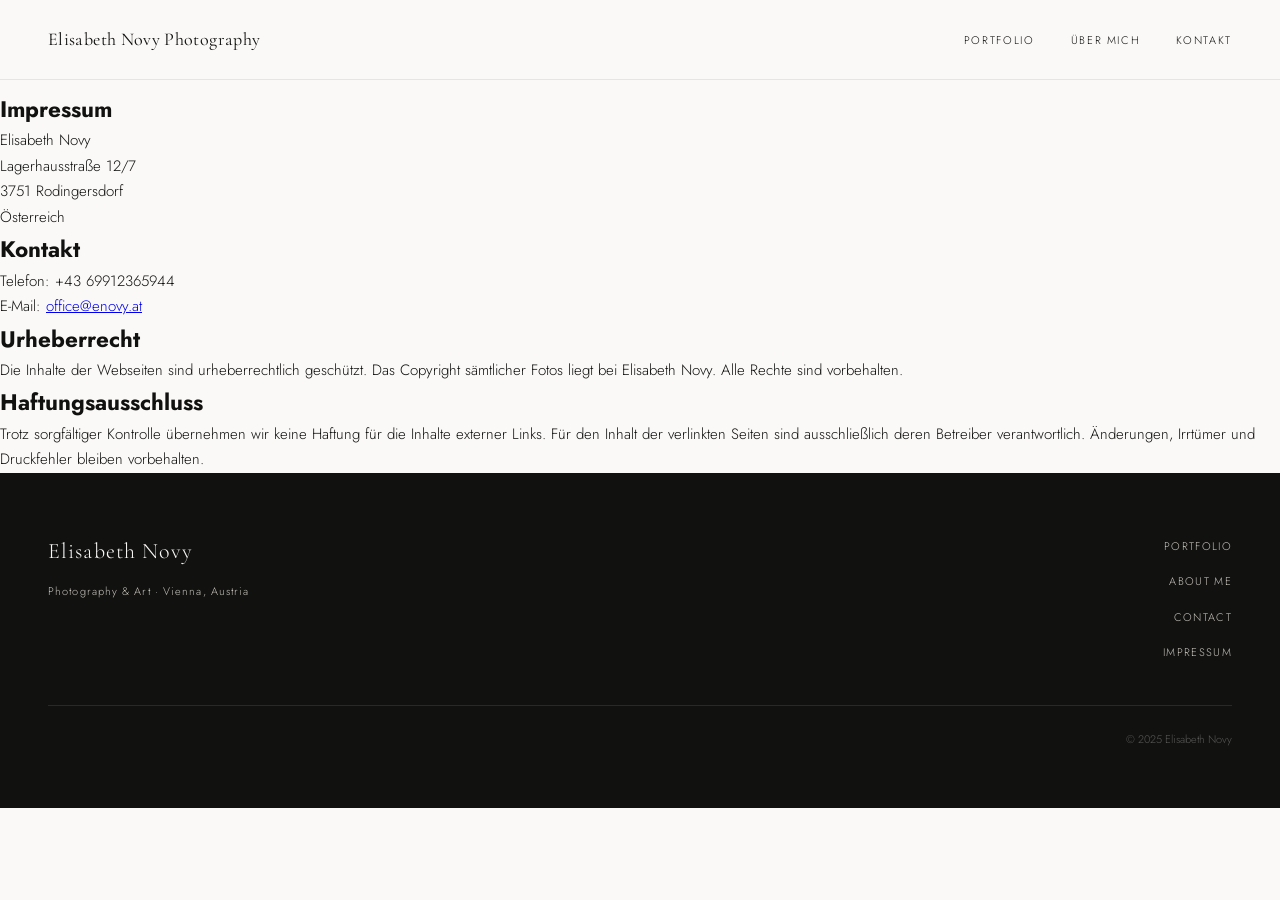
==== commit 4b6b8869: "Update impressum.html" ====
--- a/impressum.html
+++ b/impressum.html
@@ -9,7 +9,7 @@
 <body>
 
   <nav>
-    <a class="nav-logo" href="index.html">Elisabeth Novy</a>
+    <a class="nav-logo" href="index.html">Elisabeth Novy Photography</a>
     <button class="nav-toggle" aria-label="Menu" onclick="toggleMenu()">
       <span></span><span></span><span></span>
     </button>
@@ -27,16 +27,16 @@
       <h1 class="impressum-title">Impressum</h1>
 
       <div class="impressum-block">
-        <h2>Angaben gemäß § 5 TMG / ECG</h2>
 
         <p>
           <!-- REPLACE with full name -->
           Elisabeth Novy<br />
           <!-- REPLACE with street and number -->
-          Musterstraße 1<br />
+          Lagerhausstraße 12/7<br />
           <!-- REPLACE with postal code and city -->
-          1010 Wien<br />
+          3751 Rodingersdorf<br />
           Österreich
+          
         </p>
       </div>
 
@@ -44,59 +44,27 @@
         <h2>Kontakt</h2>
         <p>
           <!-- REPLACE with your phone number, or delete this line -->
-          Telefon: <!-- +43 XXX XXX XXXX --><br />
+          Telefon: +43 69912365944 <!-- +43 XXX XXX XXXX --><br />
           <!-- REPLACE with your email -->
-          E-Mail: <a href="mailto:hello@elisabethnovy.com">hello@elisabethnovy.com</a>
+          E-Mail: <a href="mailto:office@enovy.at">office@enovy.at</a>
         </p>
       </div>
-
-      <div class="impressum-block">
-        <h2>Umsatzsteuer-ID</h2>
-        <p>
-          <!-- If applicable: replace with your UID number, otherwise delete this block -->
-          Umsatzsteuer-Identifikationsnummer gemäß § 27a UStG:<br />
-          <!-- ATU XXXXXXXX -->
-          <em><!-- Nur ausfüllen falls vorhanden --></em>
-        </p>
-      </div>
-
-      <div class="impressum-block">
-        <h2>Verantwortlich für den Inhalt</h2>
-        <p>
-          <!-- REPLACE with full name and address of the person responsible for content -->
-          Elisabeth Novy<br />
-          <!-- Musterstraße 1, 1010 Wien -->
-        </p>
-      </div>
-
+      
       <div class="impressum-block">
         <h2>Urheberrecht</h2>
         <p>
-          Die auf dieser Website veröffentlichten Inhalte, insbesondere alle Fotografien und
-          künstlerischen Arbeiten, unterliegen dem österreichischen Urheberrecht.
-          Jede Verwendung, Vervielfältigung oder Verbreitung bedarf der ausdrücklichen
-          schriftlichen Zustimmung von Elisabeth Novy.
+          Die Inhalte der Webseiten sind urheberrechtlich geschützt. Das Copyright sämtlicher Fotos liegt bei Elisabeth Novy. Alle Rechte sind vorbehalten.
         </p>
       </div>
 
       <div class="impressum-block">
         <h2>Haftungsausschluss</h2>
         <p>
-          Die Inhalte dieser Website wurden mit größtmöglicher Sorgfalt erstellt.
-          Für die Richtigkeit, Vollständigkeit und Aktualität der Inhalte wird jedoch
-          keine Gewähr übernommen. Als Diensteanbieter bin ich gemäß § 7 Abs. 1 TMG
-          für eigene Inhalte auf diesen Seiten nach den allgemeinen Gesetzen verantwortlich.
+          Trotz sorgfältiger Kontrolle übernehmen wir keine Haftung für die Inhalte externer Links. Für den Inhalt der verlinkten Seiten sind ausschließlich deren Betreiber verantwortlich.
+Änderungen, Irrtümer und Druckfehler bleiben vorbehalten.
         </p>
       </div>
 
-      <div class="impressum-block">
-        <h2>Externe Links</h2>
-        <p>
-          Diese Website enthält Links zu externen Websites Dritter, auf deren Inhalte
-          kein Einfluss besteht. Für die Inhalte der verlinkten Seiten ist stets der
-          jeweilige Anbieter oder Betreiber verantwortlich.
-        </p>
-      </div>
 
     </section>
 
@@ -109,8 +77,8 @@
     </div>
     <ul class="footer-nav">
       <li><a href="index.html#portfolio">Portfolio</a></li>
-      <li><a href="index.html#about">Über mich</a></li>
-      <li><a href="index.html#contact">Kontakt</a></li>
+      <li><a href="index.html#about">About me</a></li>
+      <li><a href="index.html#contact">Contact</a></li>
       <li><a href="impressum.html">Impressum</a></li>
     </ul>
     <div class="footer-bottom">
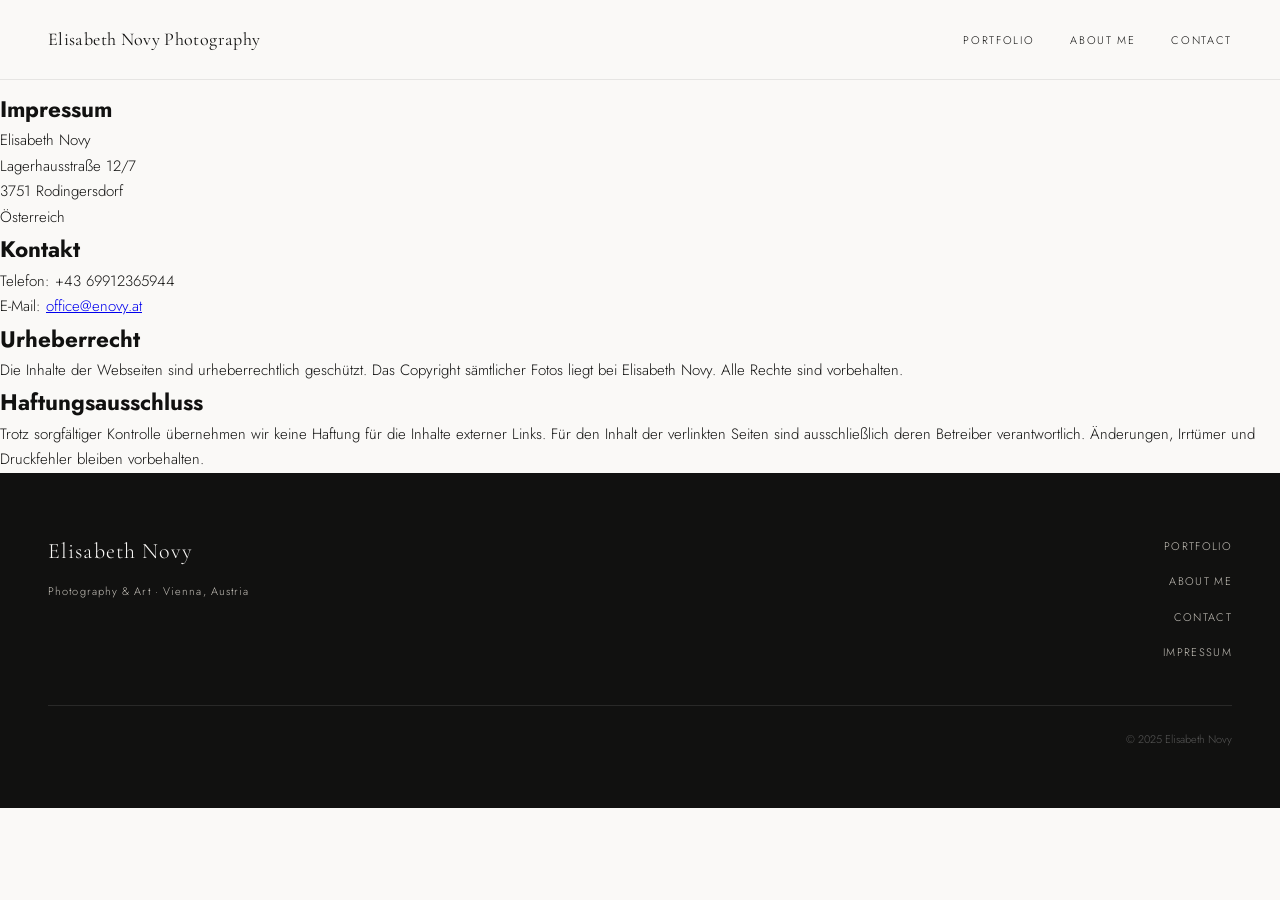
==== commit 47b2925e: "Update impressum.html" ====
--- a/impressum.html
+++ b/impressum.html
@@ -15,8 +15,8 @@
     </button>
     <ul class="nav-links" id="navLinks">
       <li><a href="index.html#portfolio">Portfolio</a></li>
-      <li><a href="index.html#about">Über mich</a></li>
-      <li><a href="index.html#contact">Kontakt</a></li>
+      <li><a href="index.html#about">About me</a></li>
+      <li><a href="index.html#contact">Contact</a></li>
     </ul>
   </nav>
 
